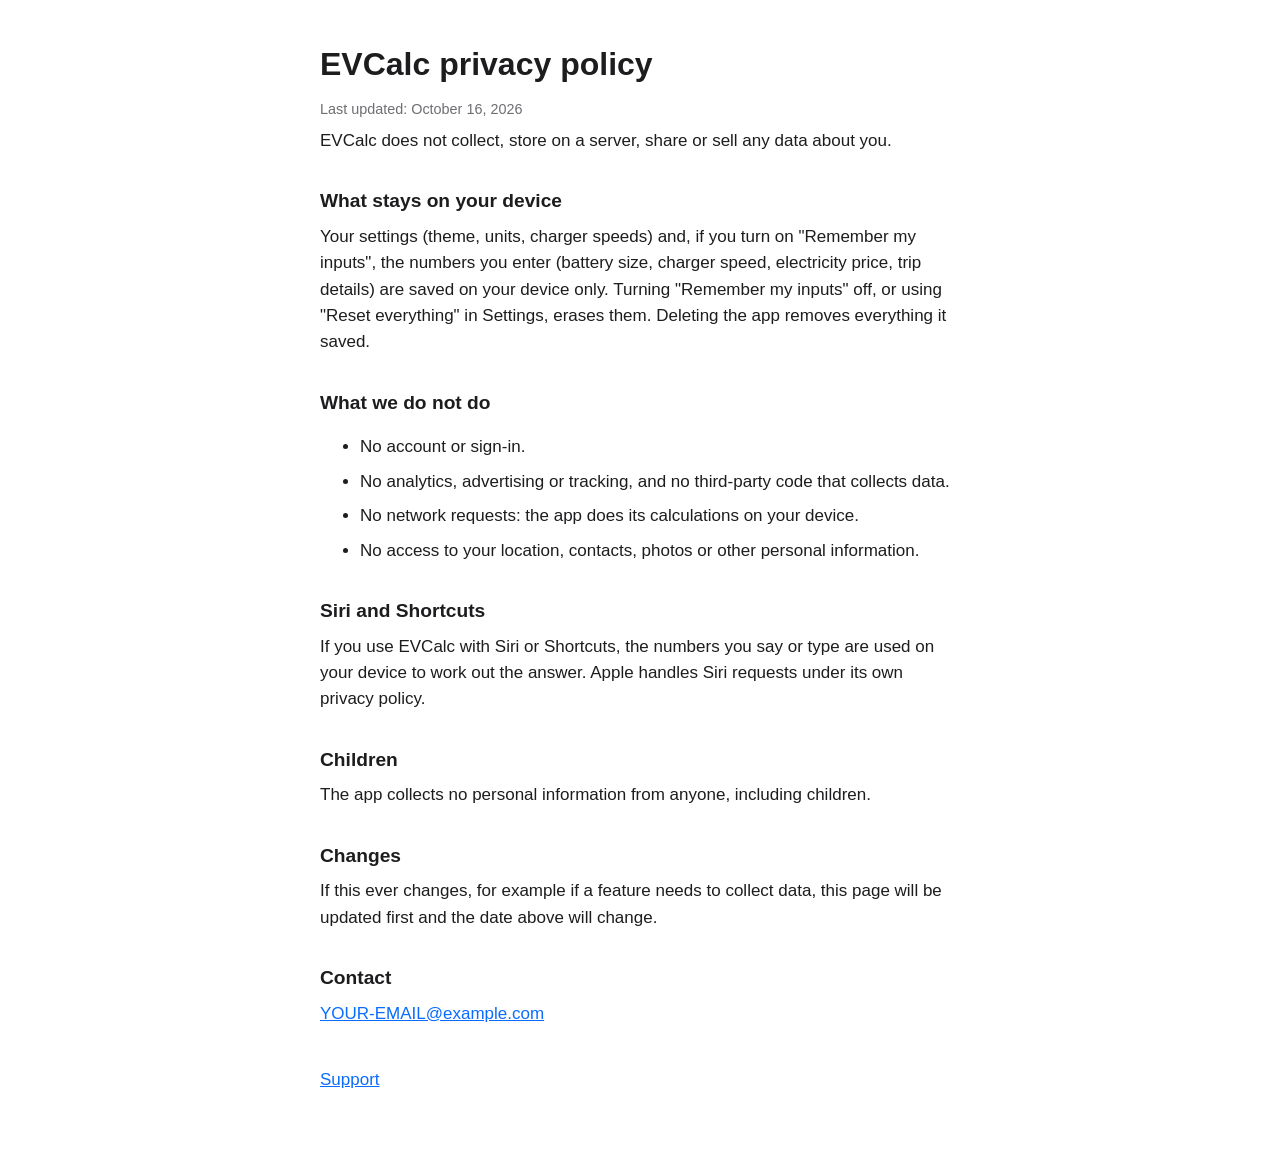
==== privacy.html @ 78da8a45 "Support and privacy pages for EVCalc" ====
<!doctype html>
<html lang="en">
<head>
<meta charset="utf-8">
<meta name="viewport" content="width=device-width, initial-scale=1">
<title>EVCalc Privacy Policy</title>
<link rel="stylesheet" href="style.css">
</head>
<body>
<main>
<h1>EVCalc privacy policy</h1>
<p class="muted">Last updated: October 16, 2026</p>

<p>EVCalc does not collect, store on a server, share or sell any data about you.</p>

<h2>What stays on your device</h2>
<p>Your settings (theme, units, charger speeds) and, if you turn on "Remember my inputs", the numbers you enter (battery size, charger speed, electricity price, trip details) are saved on your device only. Turning "Remember my inputs" off, or using "Reset everything" in Settings, erases them. Deleting the app removes everything it saved.</p>

<h2>What we do not do</h2>
<ul>
<li>No account or sign-in.</li>
<li>No analytics, advertising or tracking, and no third-party code that collects data.</li>
<li>No network requests: the app does its calculations on your device.</li>
<li>No access to your location, contacts, photos or other personal information.</li>
</ul>

<h2>Siri and Shortcuts</h2>
<p>If you use EVCalc with Siri or Shortcuts, the numbers you say or type are used on your device to work out the answer. Apple handles Siri requests under its own privacy policy.</p>

<h2>Children</h2>
<p>The app collects no personal information from anyone, including children.</p>

<h2>Changes</h2>
<p>If this ever changes, for example if a feature needs to collect data, this page will be updated first and the date above will change.</p>

<h2>Contact</h2>
<p><a href="mailto:YOUR-EMAIL@example.com">YOUR-EMAIL@example.com</a></p>

<nav><a href="index.html">Support</a></nav>
</main>
</body>
</html>
---- style.css ----
:root { color-scheme: light dark; --bg:#fff; --fg:#1d1d1f; --muted:#6e6e73; --accent:#0a6cff; }
@media (prefers-color-scheme: dark) { :root { --bg:#111; --fg:#f5f5f7; --muted:#a1a1a6; --accent:#6ab0ff; } }
body { margin:0; background:var(--bg); color:var(--fg); font:17px/1.55 -apple-system, BlinkMacSystemFont, "Helvetica Neue", sans-serif; }
main { max-width:40rem; margin:0 auto; padding:2.5rem 16px 4rem; }
h1 { font-size:2rem; margin:0 0 .25rem; }
h2 { font-size:1.2rem; margin:2rem 0 .25rem; }
p, li { margin:.5rem 0; }
.muted { color:var(--muted); font-size:.9rem; }
a { color:var(--accent); }
nav { margin-top:2.5rem; }
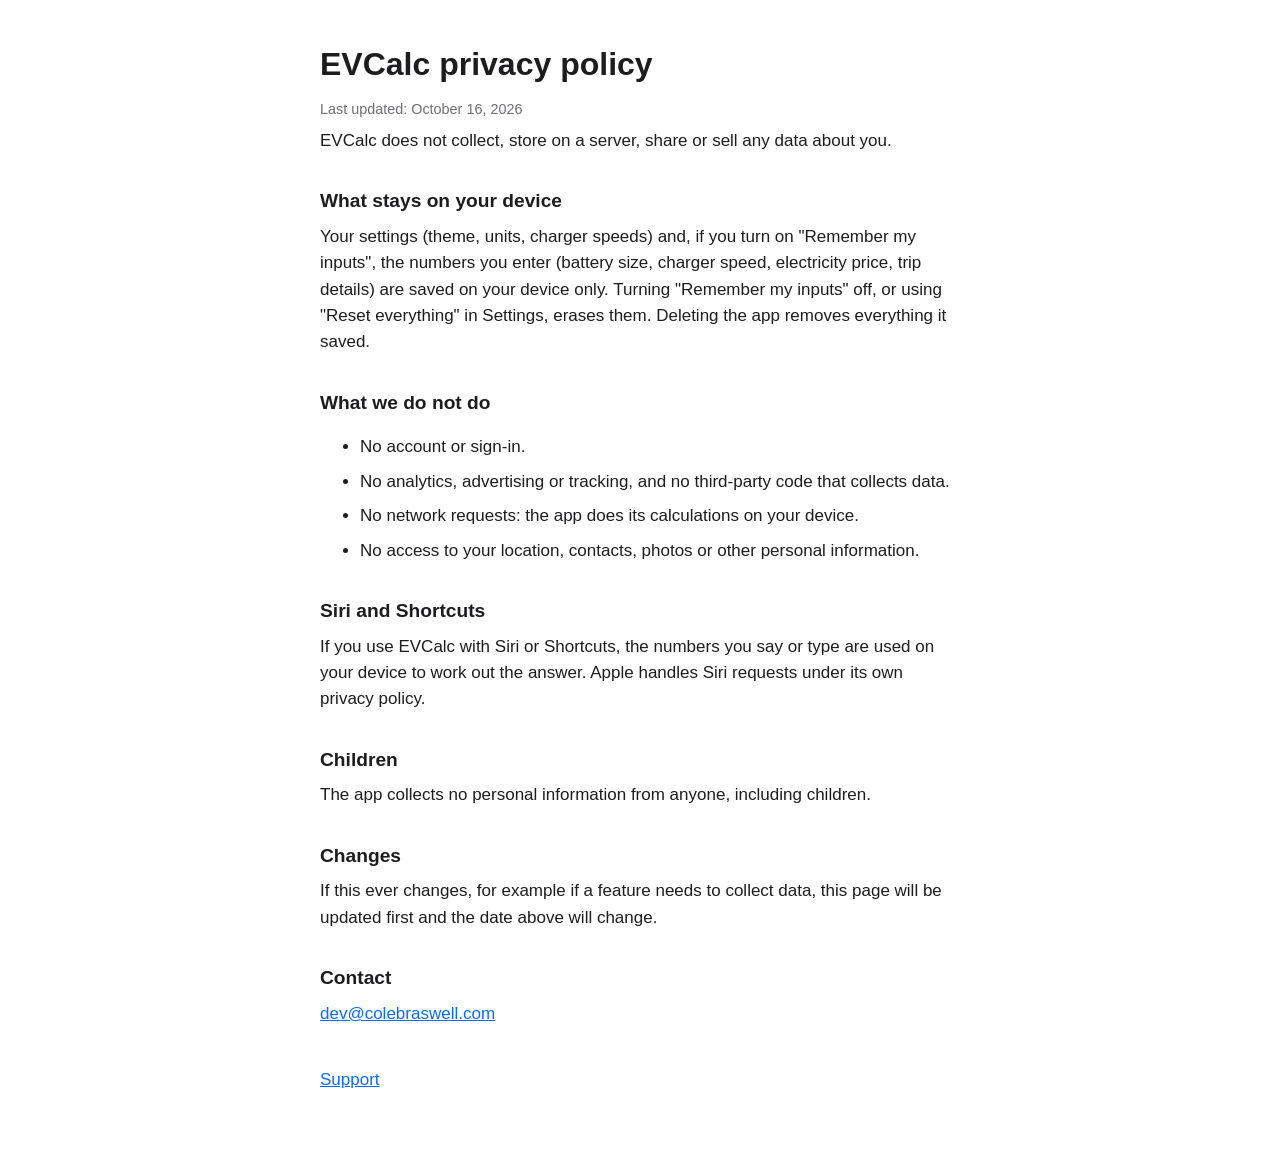
==== commit 29130fdd: "Update contact email in privacy.html" ====
--- a/privacy.html
+++ b/privacy.html
@@ -34,7 +34,7 @@
 <p>If this ever changes, for example if a feature needs to collect data, this page will be updated first and the date above will change.</p>
 
 <h2>Contact</h2>
-<p><a href="mailto:YOUR-EMAIL@example.com">YOUR-EMAIL@example.com</a></p>
+<p><a href="mailto:dev@colebraswell.com">dev@colebraswell.com</a></p>
 
 <nav><a href="index.html">Support</a></nav>
 </main>
